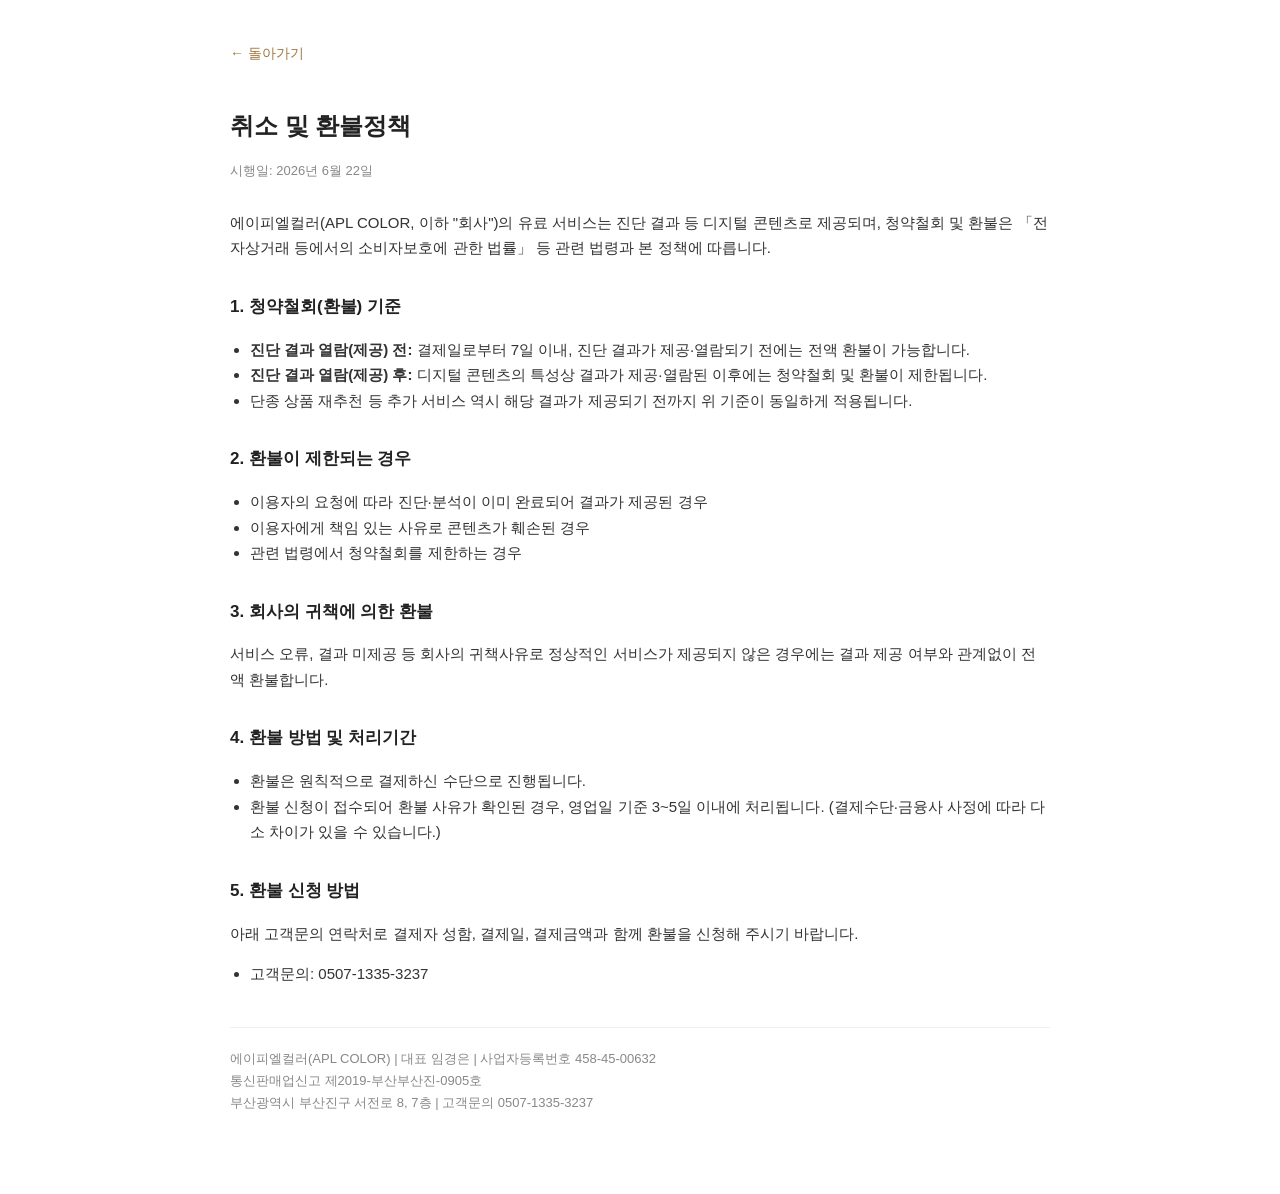
==== refund.html @ b93ba0bb "feat(result): PG 심사용 사업자정보 푸터 + 이용약관/개인정보처리방침/환불정책 result2026.apls.kr에 사업자 정보 표기 + 약관 3종 페이지 추가 (KG이" ====
<!DOCTYPE html>
<html lang="ko">
<head>
<meta charset="UTF-8">
<meta name="viewport" content="width=device-width, initial-scale=1.0">
<title>취소 및 환불정책 | APL COLOR</title>
<style>
  body { max-width: 820px; margin: 0 auto; padding: 40px 20px 80px; font-family: -apple-system, "Apple SD Gothic Neo", "Malgun Gothic", sans-serif; color: #222; line-height: 1.7; font-size: 15px; }
  h1 { font-size: 24px; margin-bottom: 8px; }
  h2 { font-size: 17px; margin-top: 32px; }
  p, li { color: #333; }
  .meta { color: #888; font-size: 13px; margin-bottom: 28px; }
  .back { display: inline-block; margin-bottom: 24px; color: #a07840; text-decoration: none; font-size: 14px; }
  ol, ul { padding-left: 20px; }
  .biz { margin-top: 40px; padding-top: 20px; border-top: 1px solid #eee; color: #888; font-size: 13px; }
</style>
</head>
<body>
<a class="back" href="index.html">&larr; 돌아가기</a>
<h1>취소 및 환불정책</h1>
<p class="meta">시행일: 2026년 6월 22일</p>

<p>에이피엘컬러(APL COLOR, 이하 "회사")의 유료 서비스는 진단 결과 등 디지털 콘텐츠로 제공되며, 청약철회 및 환불은 「전자상거래 등에서의 소비자보호에 관한 법률」 등 관련 법령과 본 정책에 따릅니다.</p>

<h2>1. 청약철회(환불) 기준</h2>
<ul>
<li><strong>진단 결과 열람(제공) 전:</strong> 결제일로부터 7일 이내, 진단 결과가 제공·열람되기 전에는 전액 환불이 가능합니다.</li>
<li><strong>진단 결과 열람(제공) 후:</strong> 디지털 콘텐츠의 특성상 결과가 제공·열람된 이후에는 청약철회 및 환불이 제한됩니다.</li>
<li>단종 상품 재추천 등 추가 서비스 역시 해당 결과가 제공되기 전까지 위 기준이 동일하게 적용됩니다.</li>
</ul>

<h2>2. 환불이 제한되는 경우</h2>
<ul>
<li>이용자의 요청에 따라 진단·분석이 이미 완료되어 결과가 제공된 경우</li>
<li>이용자에게 책임 있는 사유로 콘텐츠가 훼손된 경우</li>
<li>관련 법령에서 청약철회를 제한하는 경우</li>
</ul>

<h2>3. 회사의 귀책에 의한 환불</h2>
<p>서비스 오류, 결과 미제공 등 회사의 귀책사유로 정상적인 서비스가 제공되지 않은 경우에는 결과 제공 여부와 관계없이 전액 환불합니다.</p>

<h2>4. 환불 방법 및 처리기간</h2>
<ul>
<li>환불은 원칙적으로 결제하신 수단으로 진행됩니다.</li>
<li>환불 신청이 접수되어 환불 사유가 확인된 경우, 영업일 기준 3~5일 이내에 처리됩니다. (결제수단·금융사 사정에 따라 다소 차이가 있을 수 있습니다.)</li>
</ul>

<h2>5. 환불 신청 방법</h2>
<p>아래 고객문의 연락처로 결제자 성함, 결제일, 결제금액과 함께 환불을 신청해 주시기 바랍니다.</p>
<ul>
<li>고객문의: 0507-1335-3237</li>
</ul>

<div class="biz">
에이피엘컬러(APL COLOR) | 대표 임경은 | 사업자등록번호 458-45-00632<br>
통신판매업신고 제2019-부산부산진-0905호<br>
부산광역시 부산진구 서전로 8, 7층 | 고객문의 0507-1335-3237
</div>
</body>
</html>
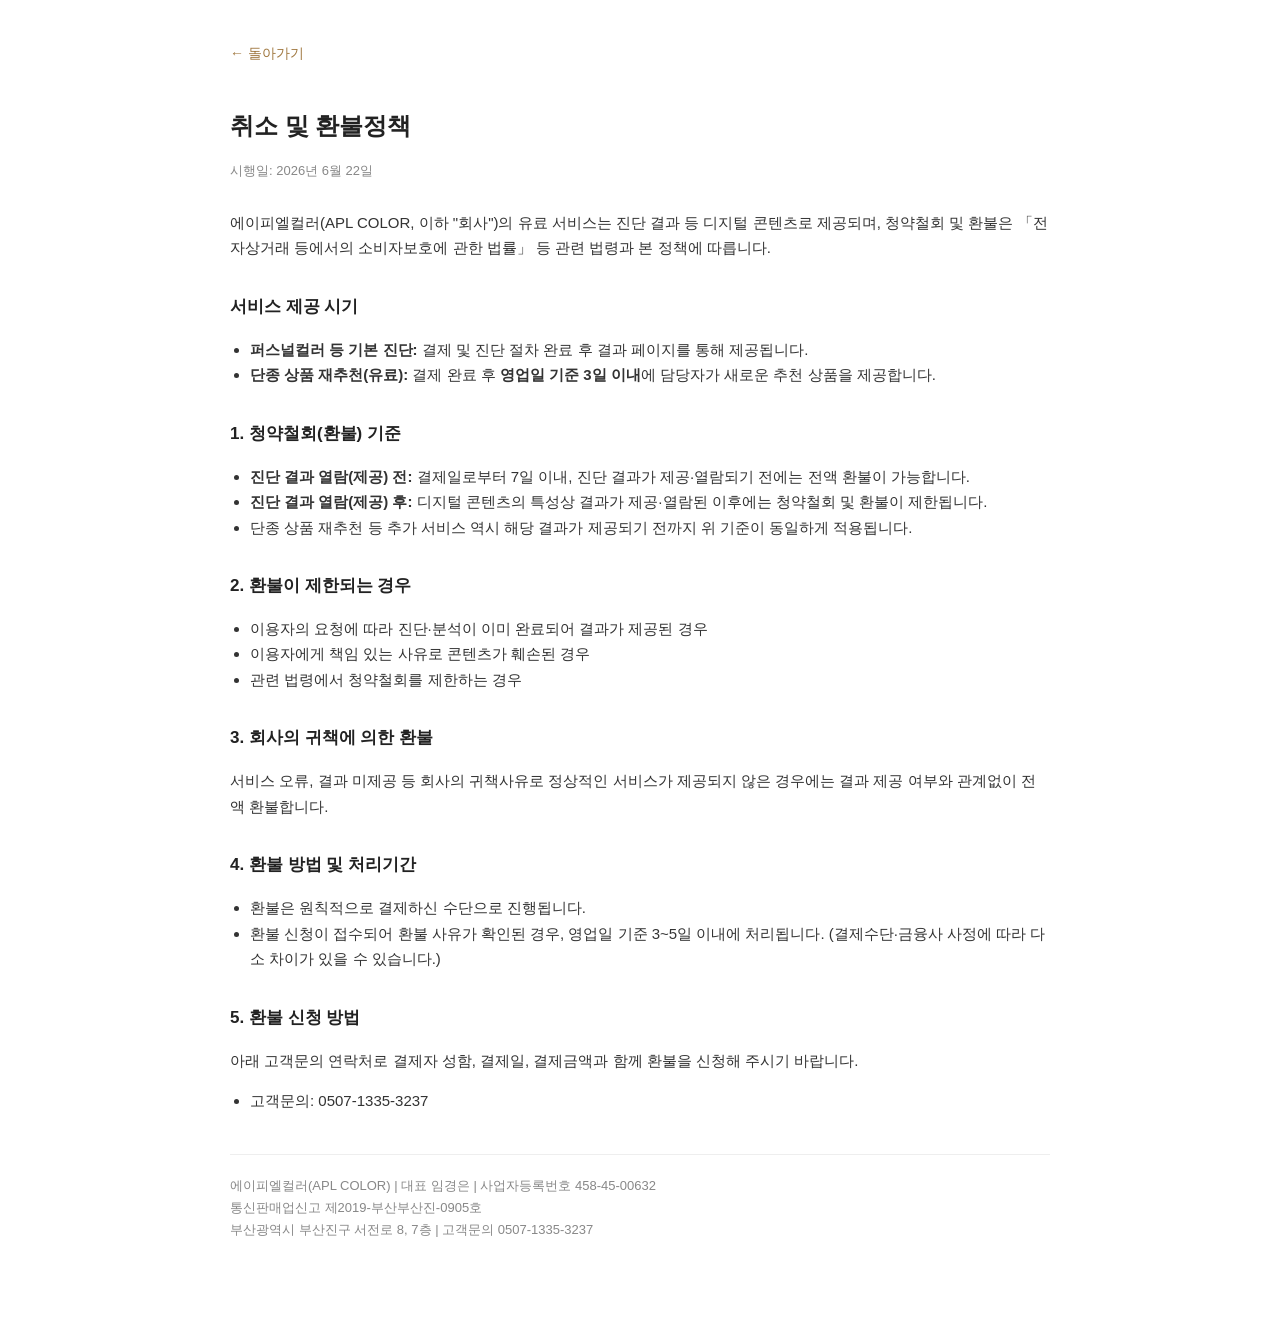
==== commit 20c80356: "feat(result): 재추천 서비스 제공기간(영업일 3일) 명시 (KG 심사 요건) 결제 화면 안내 + 환불정책에 '서비스 제공 시기' 조항 추가.  Co-Authored-By" ====
--- a/refund.html
+++ b/refund.html
@@ -21,6 +21,12 @@
 <p class="meta">시행일: 2026년 6월 22일</p>
 
 <p>에이피엘컬러(APL COLOR, 이하 "회사")의 유료 서비스는 진단 결과 등 디지털 콘텐츠로 제공되며, 청약철회 및 환불은 「전자상거래 등에서의 소비자보호에 관한 법률」 등 관련 법령과 본 정책에 따릅니다.</p>
+
+<h2>서비스 제공 시기</h2>
+<ul>
+<li><strong>퍼스널컬러 등 기본 진단:</strong> 결제 및 진단 절차 완료 후 결과 페이지를 통해 제공됩니다.</li>
+<li><strong>단종 상품 재추천(유료):</strong> 결제 완료 후 <strong>영업일 기준 3일 이내</strong>에 담당자가 새로운 추천 상품을 제공합니다.</li>
+</ul>
 
 <h2>1. 청약철회(환불) 기준</h2>
 <ul>
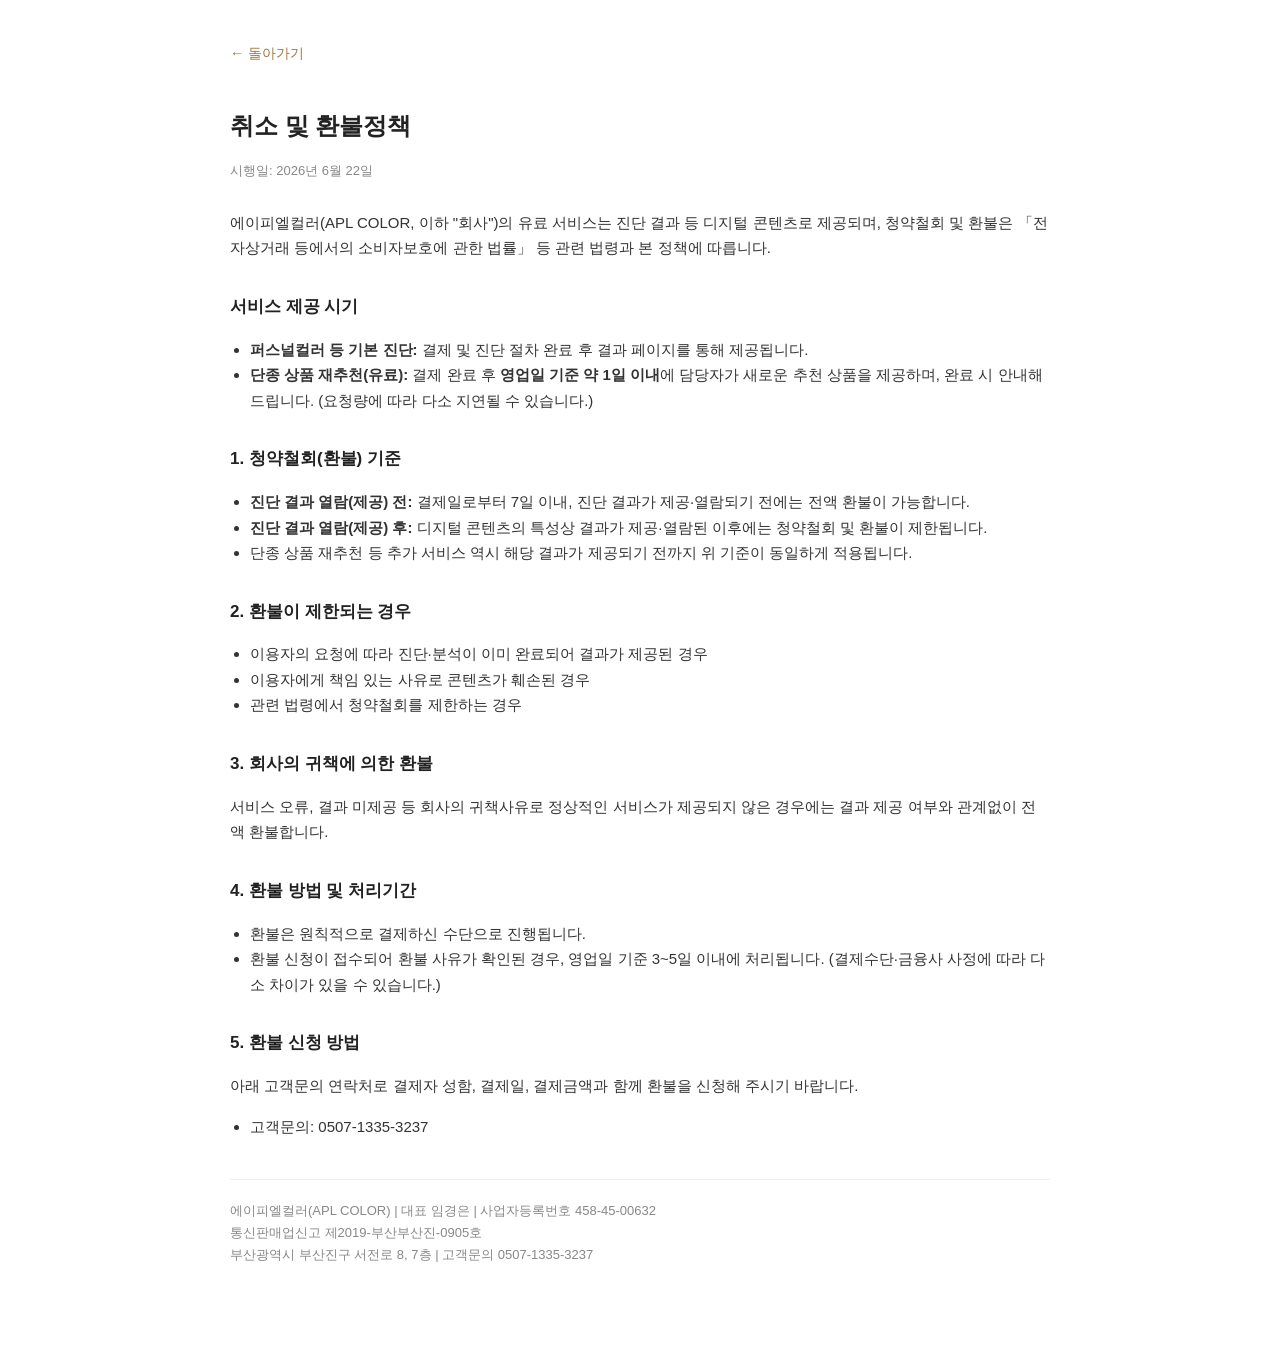
==== commit c18edb0f: "style(result): 재추천 제공기간 안내를 버튼 칸 안으로 이동 + 약 1일/알림 문구로 간결화 Co-Authored-By: Claude Opus 4.6 <noreply@a" ====
--- a/refund.html
+++ b/refund.html
@@ -25,7 +25,7 @@
 <h2>서비스 제공 시기</h2>
 <ul>
 <li><strong>퍼스널컬러 등 기본 진단:</strong> 결제 및 진단 절차 완료 후 결과 페이지를 통해 제공됩니다.</li>
-<li><strong>단종 상품 재추천(유료):</strong> 결제 완료 후 <strong>영업일 기준 3일 이내</strong>에 담당자가 새로운 추천 상품을 제공합니다.</li>
+<li><strong>단종 상품 재추천(유료):</strong> 결제 완료 후 <strong>영업일 기준 약 1일 이내</strong>에 담당자가 새로운 추천 상품을 제공하며, 완료 시 안내해 드립니다. (요청량에 따라 다소 지연될 수 있습니다.)</li>
 </ul>
 
 <h2>1. 청약철회(환불) 기준</h2>
